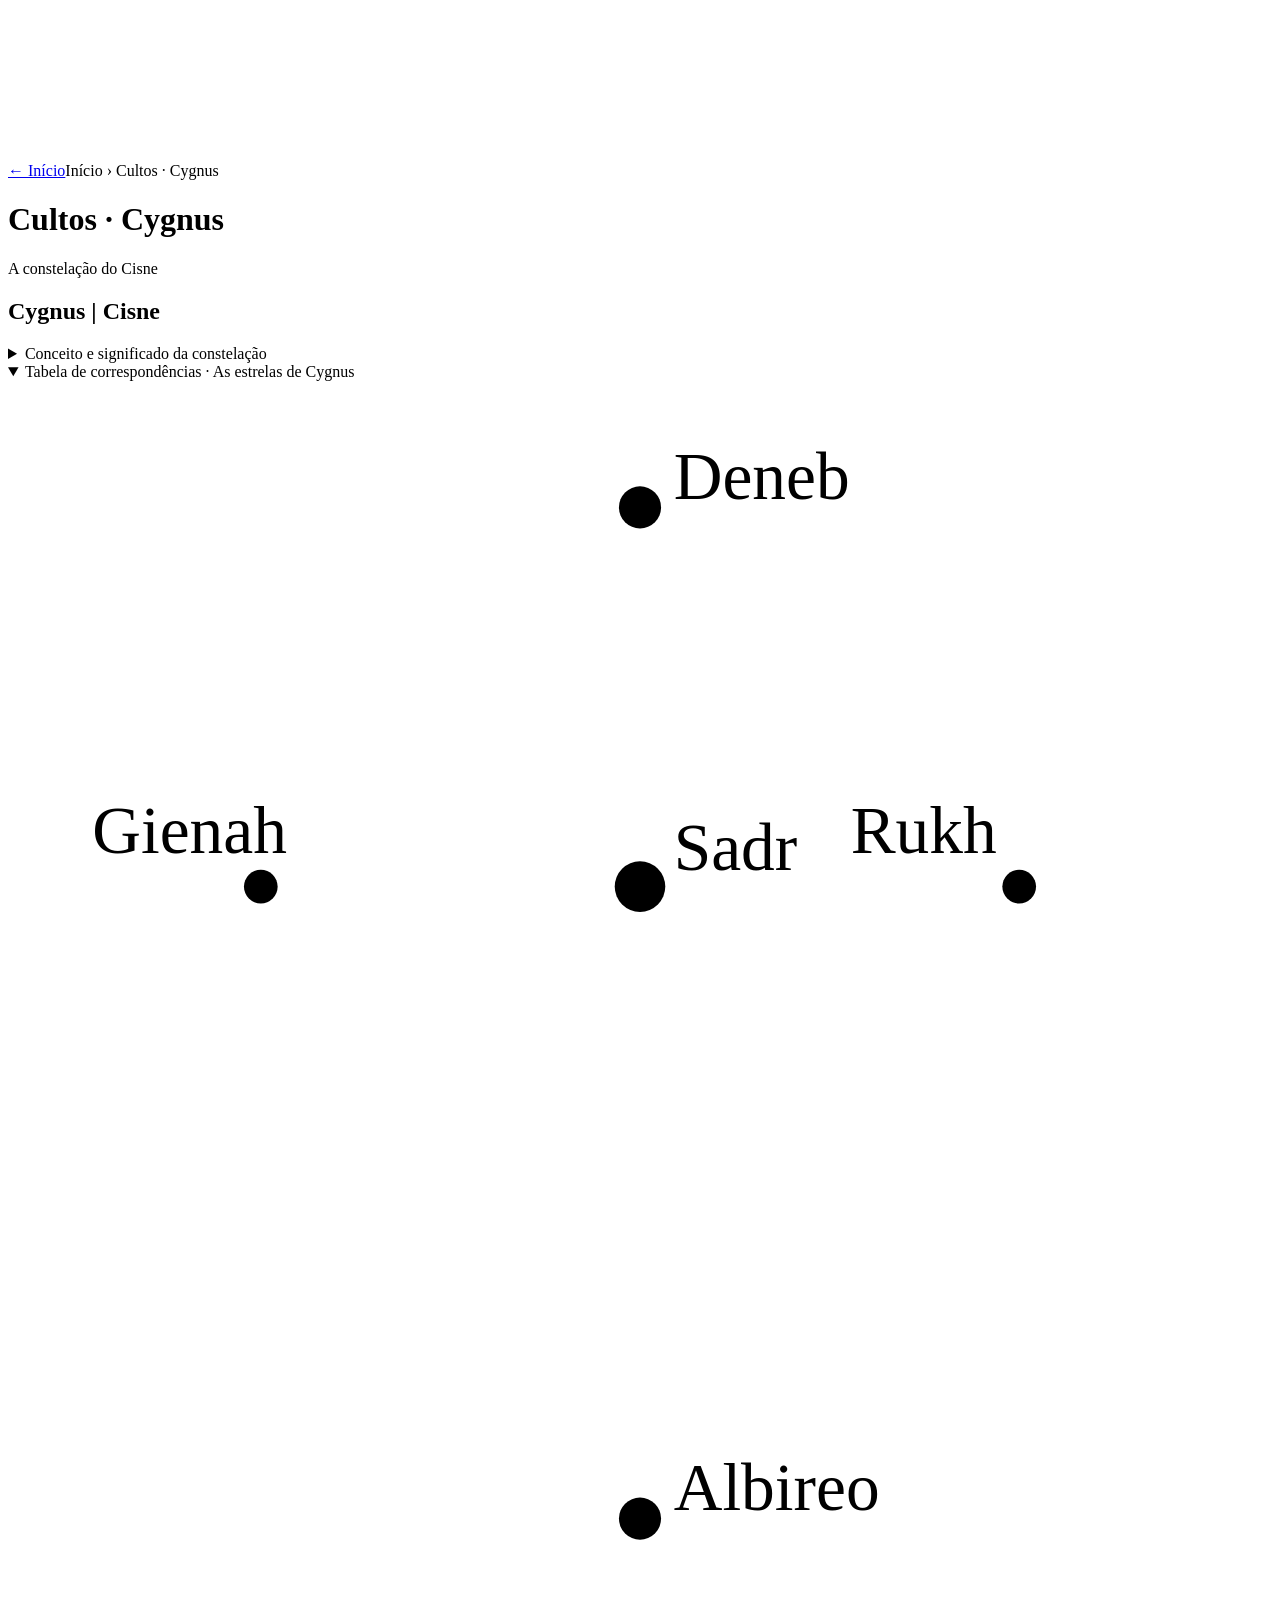
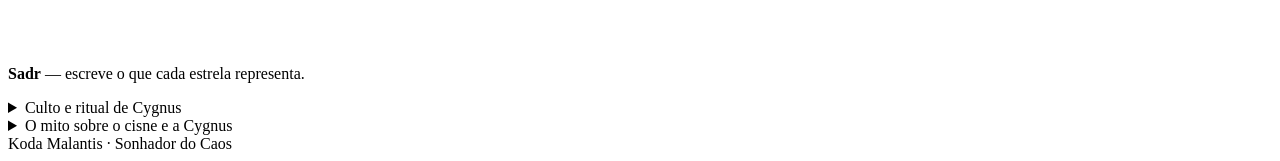
==== cultos.html @ b90ae8a0 "Add files via upload" ====
<!doctype html><html lang="pt"><head><title>Cultos · Cygnus</title><meta charset="utf-8"><meta name="viewport" content="width=device-width,initial-scale=1"><link rel="preconnect" href="https://fonts.googleapis.com"><link href="https://fonts.googleapis.com/css2?family=Cinzel:wght@400;600;700;900&family=Cormorant+Garamond:ital,wght@0,400;0,500;0,600;0,700;1,400;1,600&display=swap" rel="stylesheet"><link rel="icon" type="image/svg+xml" href="assets/images/sigilo.svg"><link rel="stylesheet" href="css/style.css"></head><body>
<canvas id="stars"></canvas><nav class="top"><a href="index.html">← Início</a><span>Início › Cultos · Cygnus</span><div class="tools"></div></nav>
<main>
<header class="hero"><h1>Cultos · Cygnus</h1><p>A constelação do Cisne</p></header>
<h2>Cygnus | Cisne</h2>
<details><summary>Conceito e significado da constelação</summary><div>Escreve aqui o significado da constelação para a tua personagem.</div></details>
<details open><summary>Tabela de correspondências · As estrelas de Cygnus</summary><div>
<svg id="constel" viewBox="0 0 300 300" role="img" aria-label="Mapa da constelação Cygnus">
<line x1="150" y1="30" x2="150" y2="270"/><line x1="60" y1="120" x2="240" y2="120"/>
<g><circle cx="150" cy="30" r="5"/><text x="158" y="28">Deneb</text>
<circle cx="150" cy="120" r="6"/><text x="158" y="116">Sadr</text>
<circle cx="60" cy="120" r="4"/><text x="20" y="112">Gienah</text>
<circle cx="240" cy="120" r="4"/><text x="200" y="112">Rukh</text>
<circle cx="150" cy="270" r="5"/><text x="158" y="268">Albireo</text></g></svg>
<p><b>Sadr</b> — escreve o que cada estrela representa.</p></div></details>
<details><summary>Culto e ritual de Cygnus</summary><div>Texto.</div></details>
<details><summary>O mito sobre o cisne e a Cygnus</summary><div>Texto.</div></details>
</main><footer class="foot">Koda Malantis · Sonhador do Caos</footer><script src="js/player.js"></script><script src="js/stars.js"></script><script src="js/main.js"></script></body></html>
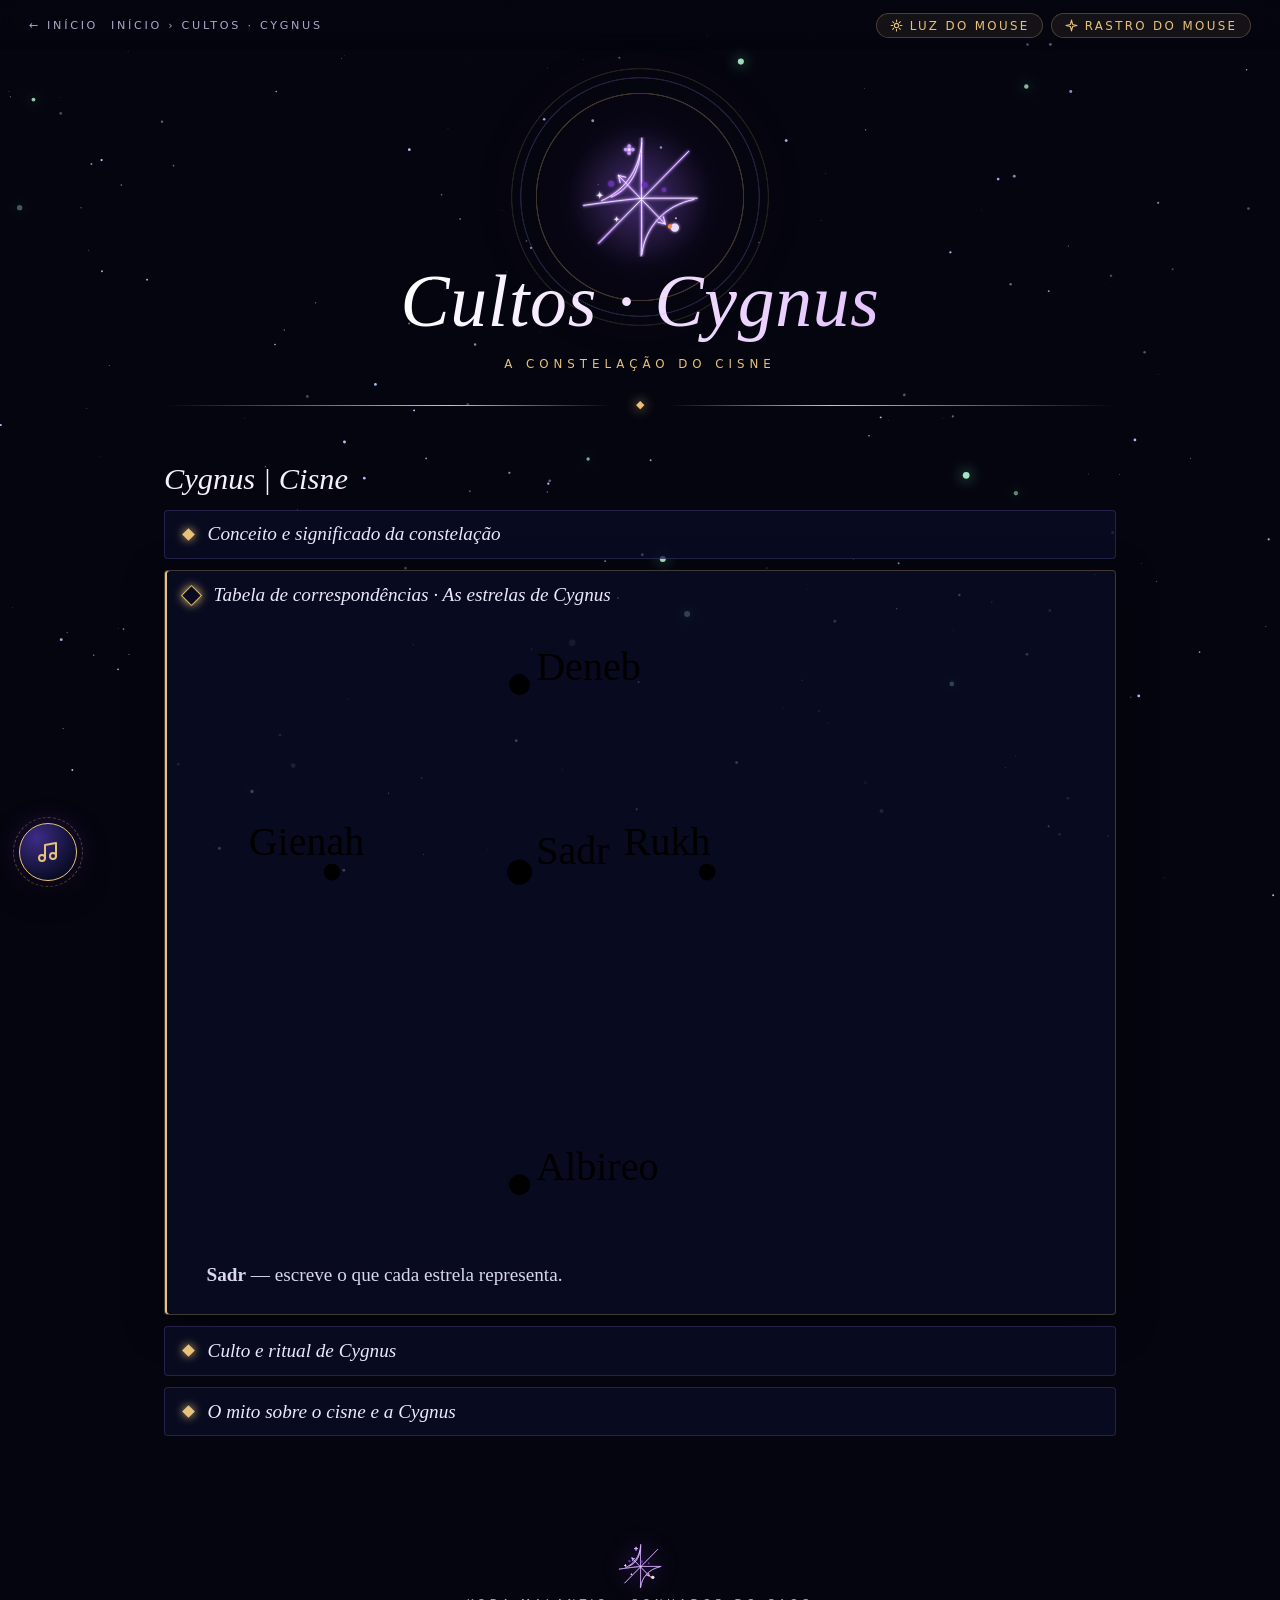
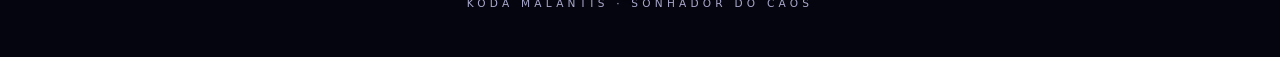
==== commit 6391ea8f: "Auto-generate expandable playlist from music assets for unlimited track support (6aea6192a6a5c1f2175" ====
--- a/cultos.html
+++ b/cultos.html
@@ -15,4 +15,4 @@
 <p><b>Sadr</b> — escreve o que cada estrela representa.</p></div></details>
 <details><summary>Culto e ritual de Cygnus</summary><div>Texto.</div></details>
 <details><summary>O mito sobre o cisne e a Cygnus</summary><div>Texto.</div></details>
-</main><footer class="foot">Koda Malantis · Sonhador do Caos</footer><script src="js/player.js"></script><script src="js/stars.js"></script><script src="js/main.js"></script></body></html>
+</main><footer class="foot">Koda Malantis · Sonhador do Caos</footer><script src="js/tracks.js"></script><script src="js/player.js"></script><script src="js/stars.js"></script><script src="js/main.js"></script></body></html>
--- a/css/style.css
+++ b/css/style.css
@@ -0,0 +1,128 @@
+:root{--bg:#05050f;--glass:#0b0d28b8;--hair:#e6c27a40;--gold:#e6c27a;--vio:#a98bff;--orq:#d9a6ff;--grn:#6fe8b6;--text:#ece9fa;--muted:#a9a8cc;--sig:url(../assets/images/sigilo.svg);--hd:"Bodoni Moda",Georgia,serif;--lb:Jost,system-ui,sans-serif}
+*{box-sizing:border-box;margin:0}html{scroll-behavior:smooth}
+body{color:var(--text);font:1.2rem/1.75 "Cormorant Garamond",Georgia,serif;min-height:100vh;background:var(--bg)}
+body::before{content:"";position:fixed;inset:-25%;z-index:-2;filter:blur(24px);background:radial-gradient(40% 30% at 18% 20%,#5b3cc470,#0000),radial-gradient(34% 28% at 86% 28%,#1c6f86555,#0000),radial-gradient(40% 34% at 62% 100%,#9a3fae50,#0000),radial-gradient(26% 22% at 8% 88%,#2fa56a38,#0000);animation:aur 26s ease-in-out infinite alternate}
+@keyframes aur{to{transform:translate(4%,3%) rotate(6deg) scale(1.08)}}
+#stars{position:fixed;inset:0;z-index:-1}a{color:inherit}:focus-visible{outline:1px solid var(--gold);outline-offset:4px}
+h1,h2,h3{font-family:var(--hd);font-weight:400;line-height:1.15}h2{margin:2.2rem 0 .8rem;font-style:italic;font-size:1.9rem;color:#f6efff}h3{font-style:italic;font-size:1.7rem;margin-bottom:.7rem}
+main{max-width:1000px;margin:0 auto;padding:1rem 1.5rem 4rem;animation:in 1s both}@keyframes in{from{opacity:0;transform:translateY(14px)}}
+.top{position:sticky;top:0;z-index:50;display:flex;justify-content:space-between;align-items:center;gap:.8rem;padding:.8rem 1.8rem;font:500 .7rem var(--lb);letter-spacing:.24em;text-transform:uppercase;color:var(--muted);flex-wrap:wrap;background:linear-gradient(#05050fe6,#05050f00);backdrop-filter:blur(10px);-webkit-mask:linear-gradient(#000 78%,#0000)}
+.top a{text-decoration:none}.top a:hover{color:var(--gold)}
+.tools{position:relative;display:flex;gap:.5rem;flex-wrap:wrap;margin-left:auto}
+.pill,.tools button{display:inline-flex;align-items:center;gap:.4rem;background:none;border:0;border-bottom:1px solid transparent;color:var(--muted);padding:.3rem .2rem;font:500 .74rem var(--lb);letter-spacing:.2em;text-transform:uppercase;cursor:pointer;transition:.3s}
+.pill:hover,.tools button:hover{color:var(--gold)}
+.pill.on{color:var(--gold);border-bottom-color:var(--gold);text-shadow:0 0 16px #e6c27a99}
+.tools button{border:1px solid var(--hair);border-radius:99px;padding:.3rem .8rem}.tools button[aria-pressed=true]{color:var(--gold);background:#e6c27a14}.tools button[aria-pressed=false]{opacity:.5}.tools svg{width:1.1em;height:1.1em}
+@media(hover:none){.tools [data-k]{display:none}}
+.hero{position:relative;text-align:center;padding:12rem 0 1rem}.hero::before{content:"";position:absolute;left:50%;top:0;width:260px;height:260px;margin-left:-130px;background:var(--sig) center/46% no-repeat,radial-gradient(circle,#a98bff30,#0000 40%),radial-gradient(circle closest-side,#0000 0 79%,var(--hair) 79.4% 80%,#0000 80.4%),radial-gradient(circle closest-side,#0000 0 91%,#a98bff30 91.4% 92%,#0000 92.4%),radial-gradient(circle closest-side,#0000 0 98%,#e6c27a22 98.4% 99%,#0000 99.4%);filter:drop-shadow(0 0 24px #a24bffaa);animation:fl 9s ease-in-out infinite}
+.home .hero::before{width:340px;height:340px;margin-left:-170px}.home .hero{padding-top:17rem}
+@keyframes fl{50%{transform:translateY(-10px) rotate(5deg)}}
+h1{font-style:italic;font-size:clamp(2.6rem,7vw,4.6rem);letter-spacing:.01em;background:linear-gradient(100deg,#fff 10%,var(--orq) 40%,var(--gold) 60%,#fff 90%);background-size:250%;-webkit-background-clip:text;background-clip:text;color:transparent;animation:sh 10s linear infinite}@keyframes sh{to{background-position:250%}}
+.hero p{margin-top:.8rem;color:var(--gold);font:500 .74rem var(--lb);letter-spacing:.42em;text-transform:uppercase}
+.hero::after{content:"◆";display:block;margin-top:1.8rem;color:var(--gold);font-size:.7rem;line-height:1;background:linear-gradient(90deg,#0000,var(--gold) 30%,#0000 47%,#0000 53%,var(--gold) 70%,#0000) center/100% 1px no-repeat;text-shadow:0 0 12px var(--gold)}
+.quote{text-align:center;font:italic 400 1.6rem/1.5 var(--hd);color:#e7defa;margin:2.6rem auto 3.4rem;max-width:600px}
+.grid{display:grid;grid-template-columns:repeat(auto-fit,minmax(250px,1fr));gap:1.8rem}
+.card{position:relative;min-height:380px;padding:1.6rem 1.4rem;border-radius:220px 220px 22px 22px;border:1px solid var(--hair);text-decoration:none;overflow:hidden;isolation:isolate;display:flex;flex-direction:column;justify-content:flex-end;align-items:center;text-align:center;background:linear-gradient(#2a1d6a66,#080818f2 70%);transition:transform .5s,box-shadow .5s,border-color .5s}
+.card::before{content:"";position:absolute;inset:0;z-index:-1;background:var(--sig) 50% 20%/52% no-repeat,radial-gradient(circle at 50% 26%,#a98bff55,#0000 52%),radial-gradient(60% 30% at 50% 100%,#e6c27a1c,#0000);filter:hue-rotate(var(--h,0deg)) drop-shadow(0 0 14px #a98bff88);transition:transform .8s}
+.card::after{content:"";position:absolute;inset:9px;z-index:-1;border-radius:212px 212px 14px 14px;border:1px solid #e6c27a26;pointer-events:none;transition:.5s}
+.card:hover{transform:translateY(-8px);border-color:var(--gold);box-shadow:0 20px 60px #8a5bff44,0 0 0 1px #e6c27a33}.card:hover::before{transform:scale(1.08) rotate(4deg)}.card:hover::after{border-color:#e6c27a77}
+@media(min-width:760px){.grid .card:nth-child(2){margin-top:2.6rem}}
+.card i{font:normal 500 .66rem var(--lb);letter-spacing:.4em;color:var(--gold)}.card b{font:italic 400 1.9rem/1.15 var(--hd);margin:.45rem 0 .3rem}.card span{font-size:1.05rem;color:var(--orq)}
+details{background:var(--glass);border:1px solid #a98bff2e;border-radius:4px;margin:.7rem 0;backdrop-filter:blur(8px);transition:.4s;position:relative}details[open]{border-color:var(--hair);box-shadow:0 10px 40px #00000066,inset 2px 0 0 var(--gold)}
+summary{cursor:pointer;padding:.8rem 1.2rem;list-style:none;display:flex;align-items:center;gap:.9rem;font:italic 400 1.2rem var(--hd)}summary::-webkit-details-marker{display:none}
+summary::before{content:"";width:9px;height:9px;flex:none;background:var(--gold);transform:rotate(45deg);box-shadow:0 0 10px var(--gold);transition:.4s}details[open]>summary::before{background:none;border:1px solid var(--gold);width:13px;height:13px;transform:rotate(225deg)}
+details>div{padding:.2rem 1.5rem 1.4rem 2.6rem;color:#d9d6ef;max-width:72ch}details>div p+p{margin-top:.9rem}details>div>p:first-child::first-letter{font:italic 400 3.4em/.8 var(--hd);float:left;padding:.06em .1em 0 0;color:var(--gold);text-shadow:0 0 18px #e6c27a88}
+.panel{position:relative;background:linear-gradient(#0c1030d9,#080a22d9);border:1px solid #a98bff30;border-radius:4px;padding:1.8rem;margin:1.6rem 0;box-shadow:0 0 60px #5b3cc422,inset 0 0 80px #0000004d}
+.panel::before,.panel::after{content:"";position:absolute;width:22px;height:22px;border:1px solid var(--gold);opacity:.8}.panel::before{left:-1px;top:-1px;border-right:0;border-bottom:0}.panel::after{right:-1px;bottom:-1px;border-left:0;border-top:0}
+.row{display:flex;gap:1.6rem;flex-wrap:wrap;margin:1.6rem 0 .4rem;justify-content:center}
+.tags{display:flex;flex-wrap:wrap;gap:.6rem}.tags span{padding:.1rem 1rem;border:1px solid var(--hair);border-radius:99px;background:#a98bff12;font-size:1.05rem}.tags span:nth-child(3n){border-color:#6fe8b655}
+.tabpane[hidden]{display:none}.tabpane{animation:in .6s both}
+.quote2{border-left:1px solid var(--gold);padding-left:1.2rem;font:italic 400 1.4rem/1.5 var(--hd);margin-top:1.2rem;color:#f3ecff}
+#graph{position:relative;aspect-ratio:520/420;max-width:600px;margin:1rem auto}#graph svg{position:absolute;inset:0;width:100%;height:100%}#graph line{animation:dash 2.4s linear infinite;opacity:.7}@keyframes dash{to{stroke-dashoffset:-16}}
+.node{position:absolute;transform:translate(-50%,-50%);text-align:center;font:600 .85rem "Cormorant Garamond",serif;letter-spacing:.04em;cursor:pointer;background:none;border:0;color:var(--text);transition:opacity .3s}
+.node i{display:block;width:46px;height:46px;margin:0 auto 3px;border-radius:50%;border:1px solid var(--c);box-shadow:0 0 18px var(--c),inset 0 0 12px #0008;background:#080a22;font:italic normal 1.05rem/44px var(--hd);transition:transform .3s}.node:hover i{transform:scale(1.18)}
+.node.off{opacity:.15}.node.core i{width:82px;height:82px;background:var(--sig) center/88% no-repeat,#080a22;border-color:#fff;box-shadow:0 0 34px #a24bff}
+.foot{text-align:center;color:var(--muted);font:500 .66rem var(--lb);letter-spacing:.4em;text-transform:uppercase;padding:2rem 0 3rem}.foot::before{content:"";display:block;height:44px;margin-bottom:.6rem;background:var(--sig) center/44px no-repeat;filter:drop-shadow(0 0 10px #a24bff88)}
+#mlight{position:fixed;left:0;top:0;width:560px;height:560px;margin:-280px 0 0 -280px;pointer-events:none;z-index:1;background:radial-gradient(closest-side,#a98bff2e,#6fe8b60d 60%,#0000);mix-blend-mode:screen;opacity:0;transition:opacity .4s}
+#fx{position:fixed;inset:0;z-index:300;pointer-events:none}
+#gate{position:fixed;inset:0;z-index:200;display:grid;place-items:center;align-content:center;gap:1.6rem;background:radial-gradient(60% 50% at 50% 40%,#2a1d6a99,#05050ff5 70%);backdrop-filter:blur(12px);transition:opacity .8s}#gate.out{opacity:0;pointer-events:none}
+#gate .card{width:min(320px,82vw);height:min(440px,62vh);cursor:pointer;box-shadow:0 0 90px #a24bff66;--h:0deg}#gate .card b{font-size:2.3rem}
+#gate .row{margin:0;gap:1rem}#gate button{font:500 .72rem var(--lb);letter-spacing:.24em;text-transform:uppercase;background:linear-gradient(135deg,#e6c27a,#c99bff);border:0;color:#16092e;border-radius:99px;padding:.8rem 1.6rem;cursor:pointer;box-shadow:0 0 26px #e6c27a44}#gate button.ghost{background:none;color:var(--muted);border:1px solid var(--hair);box-shadow:none}
+.ck-lead{color:var(--muted);font-style:italic;max-width:56ch}
+.duo{display:grid;grid-template-columns:1fr 1fr;margin:1.8rem 0;border:1px solid #a98bff30;overflow:hidden}
+.side{padding:1.5rem}.side small{font:500 .66rem var(--lb);letter-spacing:.4em;color:var(--muted)}.side h4{font:italic 400 2.1rem var(--hd);margin:.1rem 0}.side em{color:var(--gold)}.side p{margin:.7rem 0;color:#d9d6ef}
+.side ul{list-style:none;padding:0;font-size:1.02rem}.side li{padding:.3rem 0;border-top:1px solid #ffffff1a}
+.side.caos{background:radial-gradient(90% 80% at 0 0,#7a3cd888,#0000),#0a0b26;clip-path:polygon(0 0,100% 0,92% 100%,0 100%)}
+.side.kodama{background:radial-gradient(90% 80% at 100% 100%,color-mix(in oklch,var(--tint,#2fa56a) 46%,transparent),#0000),#07151c;margin-left:-4%;padding-left:calc(1.5rem + 4%);clip-path:polygon(8% 0,100% 0,100% 100%,0 100%)}
+.side.caos h4{color:#d9c4ff}.side.kodama h4{color:color-mix(in oklch,var(--tint,#a6f3cc) 55%,#fff)}
+.echo{list-style:none;padding:0;display:flex;justify-content:center}
+.echo li{flex:1;text-align:center;position:relative;padding-top:2.2rem;max-width:210px}
+.echo li::before{content:"";position:absolute;top:.5rem;left:50%;width:10px;height:10px;margin-left:-5px;transform:rotate(45deg);background:var(--gold);box-shadow:0 0 14px var(--gold);z-index:1}
+.echo li::after{content:"";position:absolute;top:calc(.5rem + 5px);left:50%;width:100%;height:1px;background:linear-gradient(90deg,var(--gold),#0000);opacity:.6}.echo li:last-child::after{display:none}
+.echo b{display:block;font:italic 400 1.05rem var(--hd)}.echo span{font-size:.98rem;color:var(--muted)}
+@media(max-width:640px){.duo{grid-template-columns:1fr}.side.caos,.side.kodama{clip-path:none;margin:0;padding:1.5rem}.echo{flex-direction:column;align-items:center}.echo li::after{display:none}.hero{padding-top:11rem}}
+@media(prefers-reduced-motion:reduce){*,*::before{animation:none!important;transition:none!important;scroll-behavior:auto!important}}
+
+/* ============ Leitor de música: botão flutuante ============ */
+#music{position:fixed;left:max(1.2rem,env(safe-area-inset-left));bottom:max(1.2rem,env(safe-area-inset-bottom));z-index:120;display:flex;flex-direction:column;align-items:flex-start;gap:.9rem}
+#mbtn{position:relative;display:grid;place-items:center;width:58px;height:58px;padding:0;border-radius:50%;border:1px solid var(--gold);background:radial-gradient(circle at 30% 25%,#3d2c86,#0b0d28 72%);color:var(--gold);cursor:pointer;box-shadow:0 10px 30px #000b,0 0 26px #a24bff44;transition:transform .35s,box-shadow .35s}
+#mbtn:hover{transform:translateY(-3px) scale(1.05);box-shadow:0 14px 36px #000b,0 0 34px #a98bff77}#mbtn:active{transform:scale(.96)}
+#mbtn svg{width:24px;height:24px}
+#mbtn .ring{position:absolute;inset:-7px;border-radius:50%;border:1px dashed #e6c27a55;pointer-events:none;transition:.4s}
+#music.playing #mbtn .ring{border-color:#e6c27acc;animation:spin 9s linear infinite}
+#music.playing #mbtn{animation:beat 2.6s ease-in-out infinite}@keyframes beat{50%{box-shadow:0 10px 30px #000b,0 0 40px #e6c27a88}}
+.eq{display:none;align-items:flex-end;gap:3px;height:20px}.eq s{display:block;width:3px;height:100%;background:currentColor;border-radius:2px;transform-origin:bottom;animation:eq 1s ease-in-out infinite}.eq s:nth-child(2){animation-delay:-.4s}.eq s:nth-child(3){animation-delay:-.75s}@keyframes eq{0%,100%{transform:scaleY(.28)}50%{transform:scaleY(1)}}
+#music.playing #mbtn svg{display:none}#music.playing #mbtn .eq{display:flex}
+
+#mp{position:relative;width:min(350px,calc(100vw - 2.4rem));max-height:calc(100vh - 7.5rem);max-height:calc(100dvh - 7.5rem);overflow:auto;overscroll-behavior:contain;padding:1.5rem 1.3rem 1rem;border:1px solid var(--hair);border-radius:22px;text-align:center;color:var(--text);font:1rem "Cormorant Garamond",serif;letter-spacing:0;text-transform:none;background:radial-gradient(120% 60% at 50% 0,#3a2a8a55,#0000 70%),#080a24f5;backdrop-filter:blur(16px);box-shadow:0 30px 80px #000c,0 0 0 1px #ffffff08 inset;transform-origin:100% 100%;animation:pop .35s cubic-bezier(.2,.9,.3,1.2) both}
+#mp[hidden]{display:none}@keyframes pop{from{opacity:0;transform:translateY(12px) scale(.92)}}
+#mp .x{position:absolute;right:.7rem;top:.7rem;width:30px;height:30px;display:grid;place-items:center;padding:0;border-radius:50%;border:0;background:#ffffff0d;color:var(--muted);cursor:pointer;transition:.25s}#mp .x:hover{background:#ffffff1f;color:var(--text)}#mp .x svg{width:14px;height:14px}
+.disc{width:150px;height:150px;margin:0 auto 1rem;border-radius:50%;background:radial-gradient(circle,#05050f 0 6%,#222 7% 9%,#0000 10%),var(--sig) center/64% no-repeat,conic-gradient(from 0deg,hsl(var(--h) 70% 30%),hsl(calc(var(--h) + 60) 70% 14%),hsl(var(--h) 70% 30%));background-size:auto,64%,auto;box-shadow:0 0 0 1px var(--gold),0 0 0 7px #070a1f,0 0 40px #a24bff66;animation:spin 8s linear infinite paused}.pl .disc{animation-play-state:running}@keyframes spin{to{transform:rotate(360deg)}}
+#mp h4{font:italic 400 1.3rem var(--hd)}#mp small{color:var(--muted);font-size:.95rem}
+.bar{display:flex;align-items:center;gap:.6rem;margin:.9rem 0 .6rem;font:.72rem var(--lb);color:var(--muted);font-variant-numeric:tabular-nums}.bar input{flex:1}
+#mp input[type=range]{-webkit-appearance:none;appearance:none;height:4px;border-radius:4px;background:linear-gradient(90deg,var(--gold) var(--p,0%),#ffffff26 0);cursor:pointer;touch-action:none}
+#mp input::-webkit-slider-thumb{-webkit-appearance:none;width:14px;height:14px;border-radius:50%;background:var(--gold);border:0;box-shadow:0 0 12px var(--gold);transition:transform .2s}#mp input::-webkit-slider-thumb:hover{transform:scale(1.3)}#mp input::-moz-range-thumb{width:14px;height:14px;border-radius:50%;background:var(--gold);border:0}
+.ctl{display:flex;justify-content:center;align-items:center;gap:.8rem;margin:.5rem 0 1rem}.ctl button{display:grid;place-items:center;width:40px;height:40px;border-radius:50%;border:1px solid #ffffff2e;background:none;color:var(--text);cursor:pointer;padding:0;position:relative;transition:.25s}.ctl button:hover{border-color:var(--gold);color:var(--gold)}
+.ctl button.big{width:60px;height:60px;border-color:var(--gold);color:var(--gold);box-shadow:0 0 22px #e6c27a33;background:#e6c27a14}.ctl button.big:hover{background:#e6c27a2b;box-shadow:0 0 30px #e6c27a66}.ctl button svg{width:48%;height:48%}.ctl button.act{color:var(--gold);border-color:var(--gold)}.ctl button:not(.act):is(#sh,#rp){opacity:.55}
+#rp[data-m=one]::after{content:"1";position:absolute;font:700 .6rem sans-serif;bottom:5px;right:7px}
+.vol{display:flex;align-items:center;gap:.7rem;color:var(--muted)}.vol button{display:grid;place-items:center;background:none;border:0;color:inherit;width:24px;height:24px;padding:0;cursor:pointer}.vol button:hover{color:var(--gold)}.vol svg{width:18px;height:18px}.vol input{flex:1}
+.list{margin-top:1rem;max-height:190px;overflow:auto;text-align:left;border-top:1px solid #ffffff1a;padding-top:.5rem}
+.list button{all:unset;box-sizing:border-box;display:flex;gap:.7rem;align-items:center;width:100%;padding:.45rem .5rem;border-radius:10px;cursor:pointer;transition:background .2s}.list button:hover{background:#ffffff0d}.list button:focus-visible{outline:1px solid var(--gold)}.list button.cur{background:#e6c27a14;color:var(--gold)}
+.list .th{width:38px;height:38px;border-radius:50%;flex:none;background:var(--sig) center/80% no-repeat,hsl(var(--h) 60% 22%)}.list b{display:block;font-size:.98rem}.list small{font-size:.8rem;display:block}.list .cur .th{box-shadow:0 0 0 1px var(--gold)}
+.list .eq{margin-left:auto;height:14px;color:var(--gold)}#music.playing .list .cur .eq{display:flex}
+
+/* Botões da barra: só ícone em ecrãs pequenos */
+.tools button{transition:.3s}.tools button:hover{border-color:var(--gold);transform:translateY(-1px)}
+@media(max-width:640px){.tools button span{display:none}.tools button{padding:.45rem}.tools svg{width:1.3em;height:1.3em}}
+
+/* ============ Humor do Koda: de folhas murchas a flores de jacarandá ============ */
+@property --m{syntax:"<number>";inherits:true;initial-value:.7}
+@property --g{syntax:"<number>";inherits:true;initial-value:1}
+@property --v{syntax:"<number>";inherits:true;initial-value:.5}
+.ck{--dead:#7a6a52;--moss:#34d27a;--jac:#b184ff;--bloom:#d9b8ff;
+ --tint:color-mix(in oklch,color-mix(in oklch,var(--dead),var(--moss) calc(var(--g)*100%)),var(--jac) calc(var(--v)*100%));
+ transition:--m .35s,--g .35s,--v .35s;box-shadow:0 0 80px color-mix(in oklch,var(--tint) calc(8% + 16%*var(--m)),transparent),inset 0 0 80px #0000004d}
+.mood{position:relative;margin:.6rem auto 1.2rem;padding:3.2rem 0 .4rem;text-align:center}
+.mood .orb{position:relative;width:200px;height:200px;margin:0 auto}
+.mood .aura{position:absolute;inset:-70px;border-radius:50%;pointer-events:none;background:radial-gradient(closest-side,color-mix(in oklch,var(--tint) calc(20% + 40%*var(--m)),transparent),#0000);animation:breathe 5s ease-in-out infinite}
+@keyframes breathe{50%{transform:scale(1.12);opacity:.75}}
+.mood .head{position:absolute;inset:5px;border-radius:50%;border:1px solid color-mix(in oklch,var(--tint) 75%,#fff);background:var(--sig) center/62% no-repeat,radial-gradient(circle at 50% 38%,color-mix(in oklch,var(--tint) 22%,#2a1d6a),#080a22 72%);box-shadow:0 0 calc(20px + 54px*var(--m)) color-mix(in oklch,var(--tint) 65%,transparent),inset 0 0 40px color-mix(in oklch,var(--tint) 24%,transparent)}
+.mood .head::after{content:"";position:absolute;inset:-22px;border-radius:50%;border:1px dashed color-mix(in oklch,var(--tint) 55%,transparent);animation:spin 40s linear infinite;pointer-events:none}
+.leaves,.petals{position:absolute;inset:0;pointer-events:none}.petals{overflow:visible}
+/* folha -> flor: a mesma peça muda de forma e de cor */
+.lf{position:absolute;left:50%;top:50%;--w:calc(26px - 9px*var(--v));--h:calc(26px + 2px*var(--v));width:var(--w);height:var(--h);margin:calc(var(--h)/-2) 0 0 calc(var(--w)/-2);
+ border-radius:calc(50%*var(--v)) calc(100% - 50%*var(--v)) calc(50%*var(--v)) calc(100% - 50%*var(--v));
+ background:color-mix(in oklch,color-mix(in oklch,var(--dead),var(--moss) calc(var(--g)*100%)),var(--jac) calc(var(--v)*100%));
+ transform:rotate(var(--a)) translateY(-112px) rotate(calc((1 - var(--m))*80deg + var(--v)*-45deg)) scale(calc(.45 + .65*var(--m)));
+ box-shadow:0 0 calc(var(--m)*16px) color-mix(in oklch,var(--tint) 80%,transparent);transition:transform .35s}
+.fl{position:absolute;left:50%;top:50%;width:11px;height:15px;margin:-7px 0 0 -5px;border-radius:55% 55% 45% 45%/70% 70% 30% 30%;background:radial-gradient(circle at 50% 70%,#fff8,#0000 60%),var(--bloom);opacity:calc(var(--v)*1.3 - .2);transform:rotate(var(--a)) translateY(-84px) scale(calc(.3 + .9*var(--v)));box-shadow:0 0 10px var(--jac);transition:transform .35s}
+.pt{position:absolute;left:calc(50% + var(--x));top:-10px;width:8px;height:11px;border-radius:55% 55% 45% 45%/70% 70% 30% 30%;background:linear-gradient(var(--bloom),var(--jac));box-shadow:0 0 8px #b184ffaa;opacity:0;animation:fall var(--d) linear forwards}
+@keyframes fall{10%{opacity:.95}to{transform:translate(var(--s),250px) rotate(var(--r));opacity:0}}
+.dial{display:flex;align-items:center;gap:1rem;max-width:420px;margin:2.4rem auto .8rem;font:500 .66rem var(--lb);letter-spacing:.24em;text-transform:uppercase;color:var(--muted)}
+.dial span:last-child{color:color-mix(in oklch,var(--jac) 80%,#fff)}
+.dial input{flex:1;-webkit-appearance:none;appearance:none;height:5px;border-radius:5px;cursor:pointer;background:linear-gradient(90deg,var(--dead),var(--moss) 42%,var(--jac));box-shadow:0 0 18px color-mix(in oklch,var(--tint) 50%,transparent);touch-action:none}
+.dial input::-webkit-slider-thumb{-webkit-appearance:none;width:22px;height:22px;border-radius:50%;background:#fff;border:3px solid var(--tint);box-shadow:0 0 18px var(--tint);transition:transform .2s}.dial input:hover::-webkit-slider-thumb{transform:scale(1.15)}
+.dial input::-moz-range-thumb{width:16px;height:16px;border-radius:50%;background:#fff;border:3px solid var(--tint);box-shadow:0 0 18px var(--tint)}
+.mood-n{display:block;font:500 .64rem var(--lb);letter-spacing:.42em;text-transform:uppercase;color:color-mix(in oklch,var(--tint) 70%,#fff)}
+.mood-t{font-style:italic;font-size:1.3rem;min-height:3.2em;margin-top:.2rem}.mood-t.sw{animation:in .45s both}
+@media(max-width:640px){.mood .orb{transform:scale(.88)}.dial{gap:.6rem;letter-spacing:.16em}}
